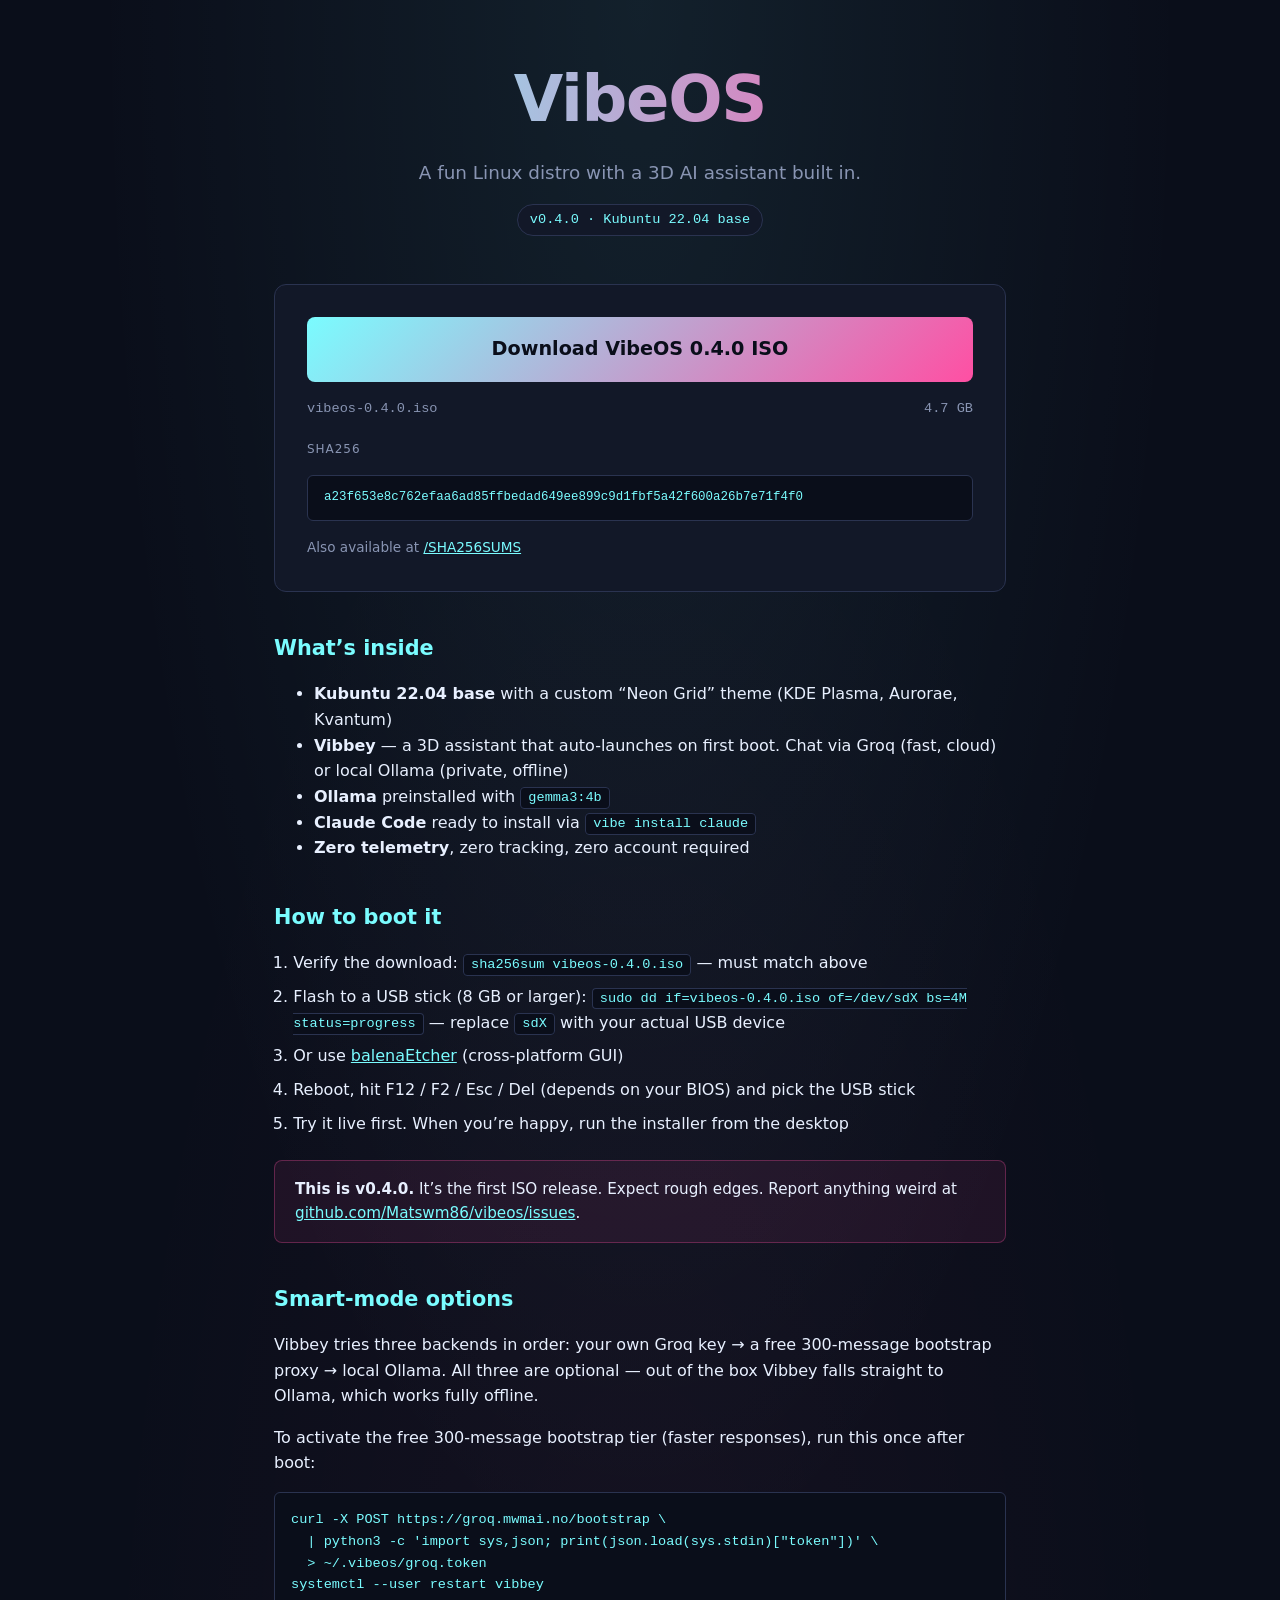
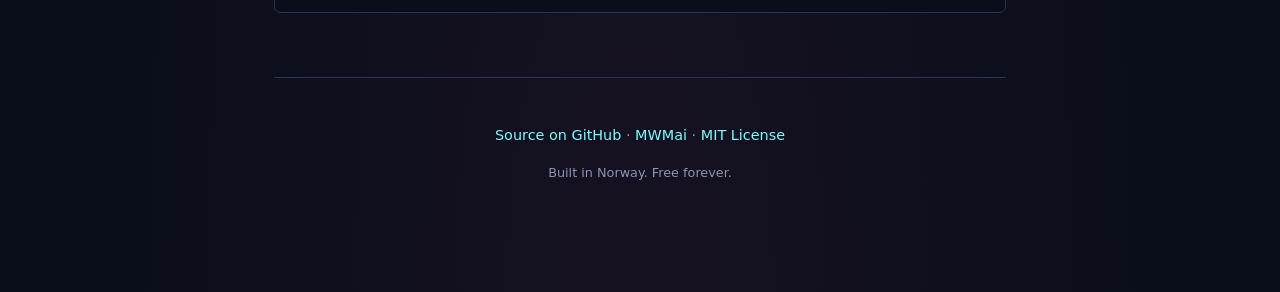
==== deploy/iso-landing/index.html @ c958cd98 "Stage 4 Phase D: ship groq.mwmai.no bootstrap proxy + iso.mwmai.no landing page - services/groq-prox" ====
<!DOCTYPE html>
<html lang="en">
<head>
<meta charset="UTF-8">
<meta name="viewport" content="width=device-width, initial-scale=1.0">
<title>VibeOS — a fun Linux distro with a 3D assistant built in</title>
<meta name="description" content="Download VibeOS: Kubuntu 22.04 rebased with Neon Grid theme and Vibbey, a 3D AI assistant. Free and open source.">
<style>
  :root {
    --bg: #0a0e1a;
    --fg: #e8f0ff;
    --accent: #7afcff;
    --accent-2: #ff4fa3;
    --muted: #8995b3;
    --card: #121828;
    --border: #2a3350;
  }
  * { box-sizing: border-box; }
  html, body { margin: 0; padding: 0; }
  body {
    font-family: -apple-system, BlinkMacSystemFont, "Segoe UI", system-ui, sans-serif;
    background: var(--bg);
    color: var(--fg);
    line-height: 1.6;
    min-height: 100vh;
    background-image:
      radial-gradient(ellipse at top, rgba(122, 252, 255, 0.08), transparent 60%),
      radial-gradient(ellipse at bottom, rgba(255, 79, 163, 0.05), transparent 60%);
  }
  .container { max-width: 780px; margin: 0 auto; padding: 3rem 1.5rem 6rem; }
  header { text-align: center; margin-bottom: 3rem; }
  h1 {
    font-size: clamp(2.5rem, 6vw, 4rem);
    margin: 0 0 0.5rem;
    background: linear-gradient(90deg, var(--accent), var(--accent-2));
    -webkit-background-clip: text;
    background-clip: text;
    color: transparent;
    letter-spacing: -0.02em;
  }
  .tagline { color: var(--muted); font-size: 1.15rem; margin: 0; }
  .version-badge {
    display: inline-block;
    font-family: ui-monospace, "SF Mono", Menlo, monospace;
    font-size: 0.85rem;
    color: var(--accent);
    border: 1px solid var(--border);
    background: var(--card);
    padding: 0.25rem 0.75rem;
    border-radius: 999px;
    margin-top: 1rem;
  }
  .download-card {
    background: var(--card);
    border: 1px solid var(--border);
    border-radius: 12px;
    padding: 2rem;
    margin-bottom: 2rem;
  }
  .download-btn {
    display: block;
    width: 100%;
    text-align: center;
    background: linear-gradient(135deg, var(--accent), var(--accent-2));
    color: #0a0e1a;
    font-weight: 700;
    font-size: 1.2rem;
    padding: 1.1rem 2rem;
    border-radius: 8px;
    text-decoration: none;
    transition: transform 0.15s ease, box-shadow 0.15s ease;
    border: none;
    cursor: pointer;
  }
  .download-btn:hover {
    transform: translateY(-2px);
    box-shadow: 0 8px 24px rgba(122, 252, 255, 0.25);
  }
  .file-meta {
    display: flex;
    justify-content: space-between;
    margin-top: 1rem;
    font-family: ui-monospace, "SF Mono", Menlo, monospace;
    font-size: 0.85rem;
    color: var(--muted);
  }
  .checksum-box {
    background: #0a0e1a;
    border: 1px solid var(--border);
    border-radius: 6px;
    padding: 0.75rem 1rem;
    font-family: ui-monospace, "SF Mono", Menlo, monospace;
    font-size: 0.78rem;
    color: var(--accent);
    word-break: break-all;
    margin-top: 1rem;
  }
  .checksum-label { color: var(--muted); font-size: 0.75rem; text-transform: uppercase; letter-spacing: 0.08em; margin-bottom: 0.4rem; }
  h2 { color: var(--accent); font-size: 1.3rem; margin: 2.5rem 0 1rem; }
  ol { padding-left: 1.2rem; }
  ol li { margin-bottom: 0.5rem; }
  code {
    background: #0a0e1a;
    border: 1px solid var(--border);
    padding: 0.15rem 0.45rem;
    border-radius: 4px;
    font-size: 0.85rem;
    color: var(--accent);
  }
  pre code { display: block; padding: 1rem; border-radius: 6px; overflow-x: auto; }
  .warning {
    background: rgba(255, 79, 163, 0.08);
    border: 1px solid rgba(255, 79, 163, 0.3);
    border-radius: 8px;
    padding: 1rem 1.25rem;
    margin: 1.5rem 0;
    font-size: 0.95rem;
  }
  footer {
    margin-top: 4rem;
    padding-top: 2rem;
    border-top: 1px solid var(--border);
    text-align: center;
    color: var(--muted);
    font-size: 0.9rem;
  }
  footer a { color: var(--accent); text-decoration: none; }
  footer a:hover { text-decoration: underline; }
</style>
</head>
<body>
  <div class="container">
    <header>
      <h1>VibeOS</h1>
      <p class="tagline">A fun Linux distro with a 3D AI assistant built in.</p>
      <span class="version-badge">v0.4.0 &middot; Kubuntu 22.04 base</span>
    </header>

    <div class="download-card">
      <a href="/vibeos-0.4.0.iso" class="download-btn" download>
        Download VibeOS 0.4.0 ISO
      </a>
      <div class="file-meta">
        <span>vibeos-0.4.0.iso</span>
        <span>4.7 GB</span>
      </div>
      <div class="checksum-label" style="margin-top: 1.25rem;">SHA256</div>
      <div class="checksum-box">a23f653e8c762efaa6ad85ffbedad649ee899c9d1fbf5a42f600a26b7e71f4f0</div>
      <p style="margin: 1rem 0 0; font-size: 0.85rem; color: var(--muted);">
        Also available at <a href="/SHA256SUMS" style="color: var(--accent);">/SHA256SUMS</a>
      </p>
    </div>

    <h2>What&rsquo;s inside</h2>
    <ul>
      <li><strong>Kubuntu 22.04 base</strong> with a custom &ldquo;Neon Grid&rdquo; theme (KDE Plasma, Aurorae, Kvantum)</li>
      <li><strong>Vibbey</strong> &mdash; a 3D assistant that auto-launches on first boot. Chat via Groq (fast, cloud) or local Ollama (private, offline)</li>
      <li><strong>Ollama</strong> preinstalled with <code>gemma3:4b</code></li>
      <li><strong>Claude Code</strong> ready to install via <code>vibe install claude</code></li>
      <li><strong>Zero telemetry</strong>, zero tracking, zero account required</li>
    </ul>

    <h2>How to boot it</h2>
    <ol>
      <li>Verify the download: <code>sha256sum vibeos-0.4.0.iso</code> &mdash; must match above</li>
      <li>Flash to a USB stick (8 GB or larger): <code>sudo dd if=vibeos-0.4.0.iso of=/dev/sdX bs=4M status=progress</code> &mdash; replace <code>sdX</code> with your actual USB device</li>
      <li>Or use <a href="https://etcher.balena.io/" style="color: var(--accent);">balenaEtcher</a> (cross-platform GUI)</li>
      <li>Reboot, hit F12 / F2 / Esc / Del (depends on your BIOS) and pick the USB stick</li>
      <li>Try it live first. When you&rsquo;re happy, run the installer from the desktop</li>
    </ol>

    <div class="warning">
      <strong>This is v0.4.0.</strong> It&rsquo;s the first ISO release. Expect rough edges. Report anything weird at <a href="https://github.com/Matswm86/vibeos/issues" style="color: var(--accent);">github.com/Matswm86/vibeos/issues</a>.
    </div>

    <h2>Smart-mode options</h2>
    <p>Vibbey tries three backends in order: your own Groq key &rarr; a free 300-message bootstrap proxy &rarr; local Ollama. All three are optional &mdash; out of the box Vibbey falls straight to Ollama, which works fully offline.</p>
    <p>To activate the free 300-message bootstrap tier (faster responses), run this once after boot:</p>
    <pre><code>curl -X POST https://groq.mwmai.no/bootstrap \
  | python3 -c 'import sys,json; print(json.load(sys.stdin)["token"])' \
  &gt; ~/.vibeos/groq.token
systemctl --user restart vibbey</code></pre>

    <footer>
      <p>
        <a href="https://github.com/Matswm86/vibeos">Source on GitHub</a> &middot;
        <a href="https://mwmai.no">MWMai</a> &middot;
        <a href="https://github.com/Matswm86/vibeos/blob/main/LICENSE">MIT License</a>
      </p>
      <p style="font-size: 0.8rem; margin-top: 1rem;">Built in Norway. Free forever.</p>
    </footer>
  </div>
</body>
</html>
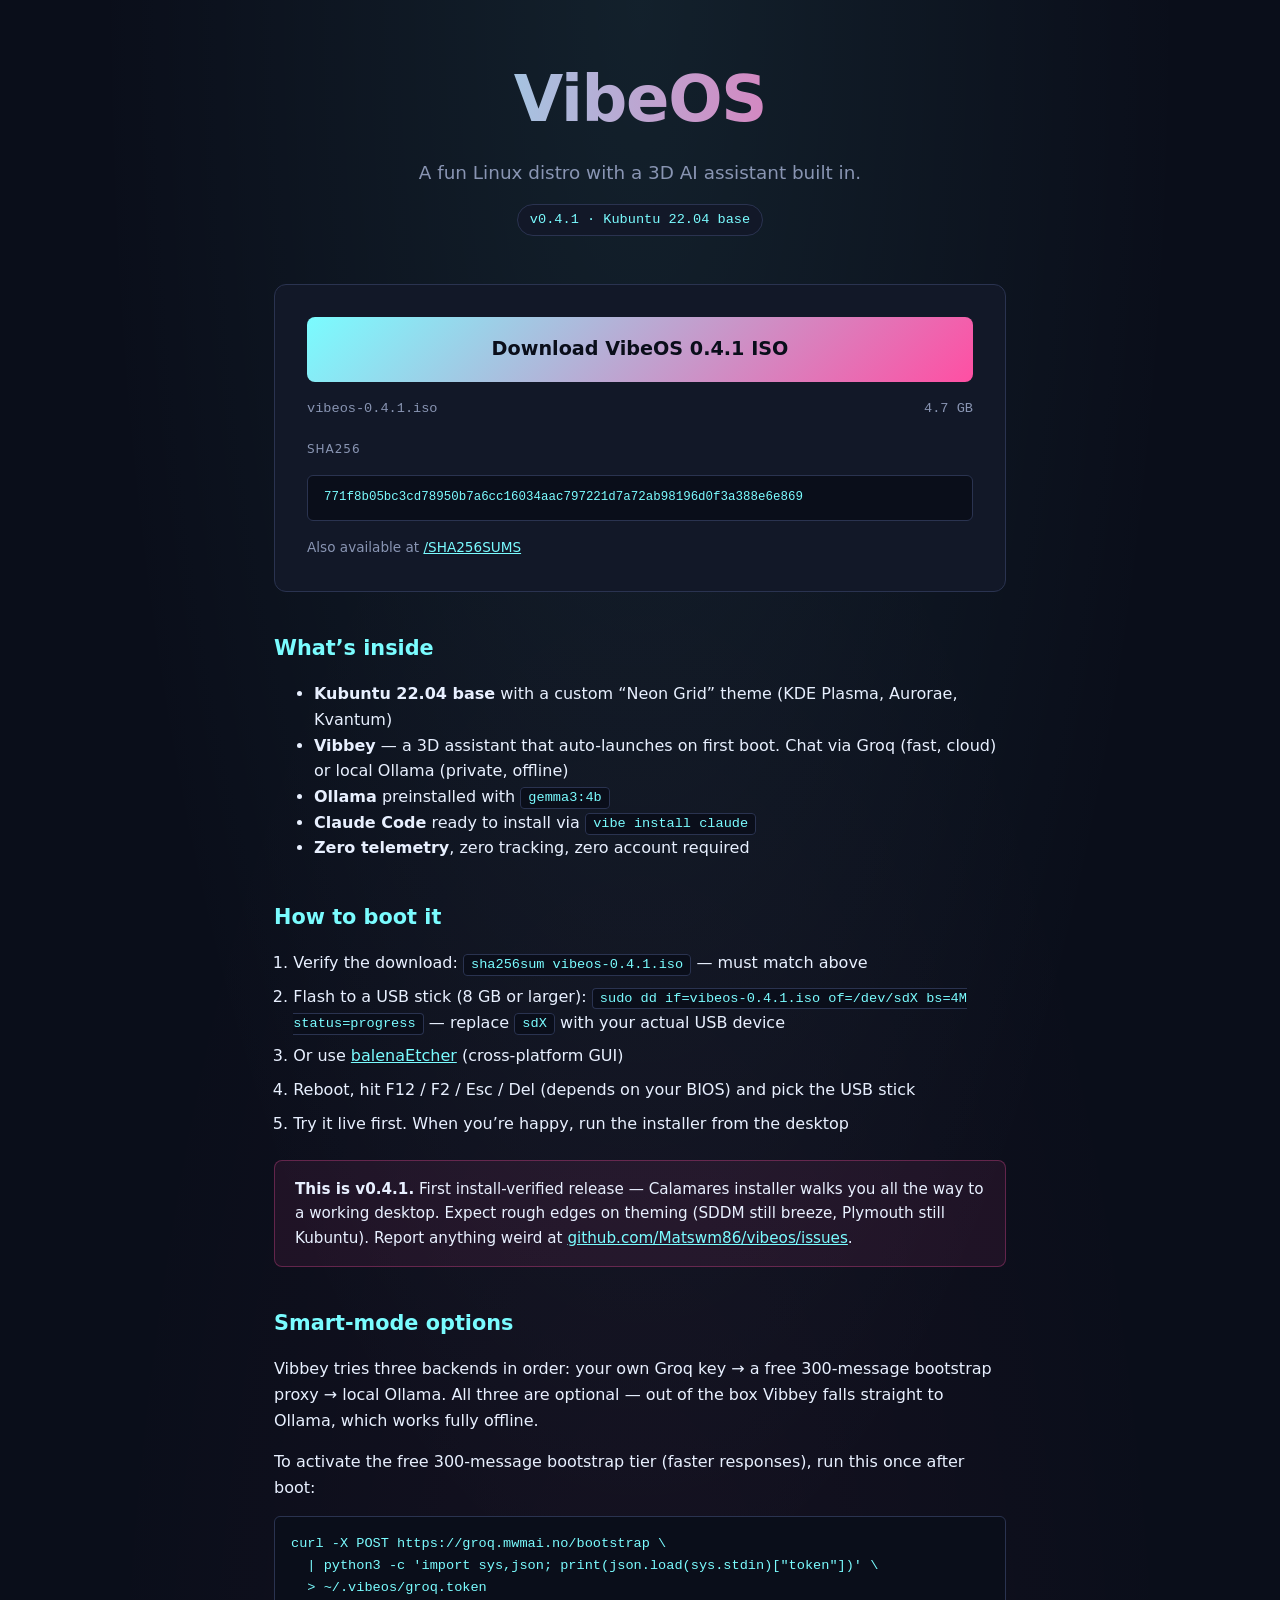
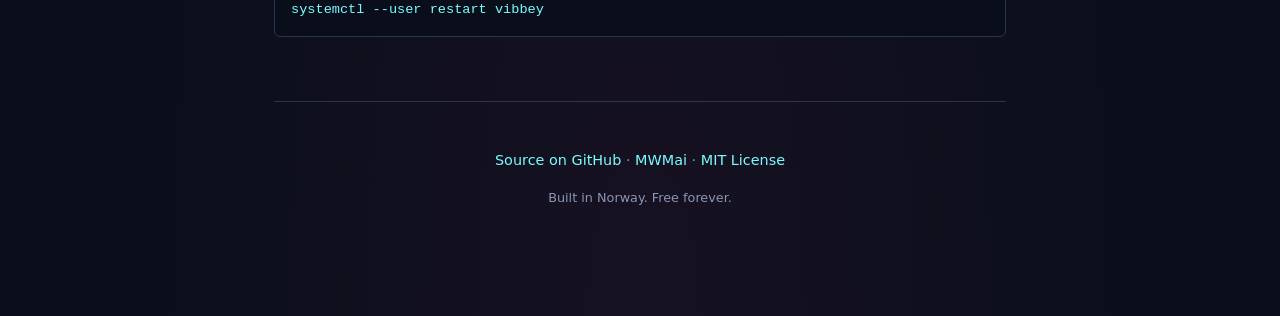
==== commit c68eb408: "Release v0.4.1 — installer verified + downloadable ISO on iso.mwmai.no First VibeOS ISO that walks e" ====
--- a/deploy/iso-landing/index.html
+++ b/deploy/iso-landing/index.html
@@ -133,19 +133,19 @@
     <header>
       <h1>VibeOS</h1>
       <p class="tagline">A fun Linux distro with a 3D AI assistant built in.</p>
-      <span class="version-badge">v0.4.0 &middot; Kubuntu 22.04 base</span>
+      <span class="version-badge">v0.4.1 &middot; Kubuntu 22.04 base</span>
     </header>
 
     <div class="download-card">
-      <a href="/vibeos-0.4.0.iso" class="download-btn" download>
-        Download VibeOS 0.4.0 ISO
+      <a href="/vibeos-0.4.1.iso" class="download-btn" download>
+        Download VibeOS 0.4.1 ISO
       </a>
       <div class="file-meta">
-        <span>vibeos-0.4.0.iso</span>
+        <span>vibeos-0.4.1.iso</span>
         <span>4.7 GB</span>
       </div>
       <div class="checksum-label" style="margin-top: 1.25rem;">SHA256</div>
-      <div class="checksum-box">a23f653e8c762efaa6ad85ffbedad649ee899c9d1fbf5a42f600a26b7e71f4f0</div>
+      <div class="checksum-box">771f8b05bc3cd78950b7a6cc16034aac797221d7a72ab98196d0f3a388e6e869</div>
       <p style="margin: 1rem 0 0; font-size: 0.85rem; color: var(--muted);">
         Also available at <a href="/SHA256SUMS" style="color: var(--accent);">/SHA256SUMS</a>
       </p>
@@ -162,15 +162,15 @@
 
     <h2>How to boot it</h2>
     <ol>
-      <li>Verify the download: <code>sha256sum vibeos-0.4.0.iso</code> &mdash; must match above</li>
-      <li>Flash to a USB stick (8 GB or larger): <code>sudo dd if=vibeos-0.4.0.iso of=/dev/sdX bs=4M status=progress</code> &mdash; replace <code>sdX</code> with your actual USB device</li>
+      <li>Verify the download: <code>sha256sum vibeos-0.4.1.iso</code> &mdash; must match above</li>
+      <li>Flash to a USB stick (8 GB or larger): <code>sudo dd if=vibeos-0.4.1.iso of=/dev/sdX bs=4M status=progress</code> &mdash; replace <code>sdX</code> with your actual USB device</li>
       <li>Or use <a href="https://etcher.balena.io/" style="color: var(--accent);">balenaEtcher</a> (cross-platform GUI)</li>
       <li>Reboot, hit F12 / F2 / Esc / Del (depends on your BIOS) and pick the USB stick</li>
       <li>Try it live first. When you&rsquo;re happy, run the installer from the desktop</li>
     </ol>
 
     <div class="warning">
-      <strong>This is v0.4.0.</strong> It&rsquo;s the first ISO release. Expect rough edges. Report anything weird at <a href="https://github.com/Matswm86/vibeos/issues" style="color: var(--accent);">github.com/Matswm86/vibeos/issues</a>.
+      <strong>This is v0.4.1.</strong> First install-verified release &mdash; Calamares installer walks you all the way to a working desktop. Expect rough edges on theming (SDDM still breeze, Plymouth still Kubuntu). Report anything weird at <a href="https://github.com/Matswm86/vibeos/issues" style="color: var(--accent);">github.com/Matswm86/vibeos/issues</a>.
     </div>
 
     <h2>Smart-mode options</h2>
